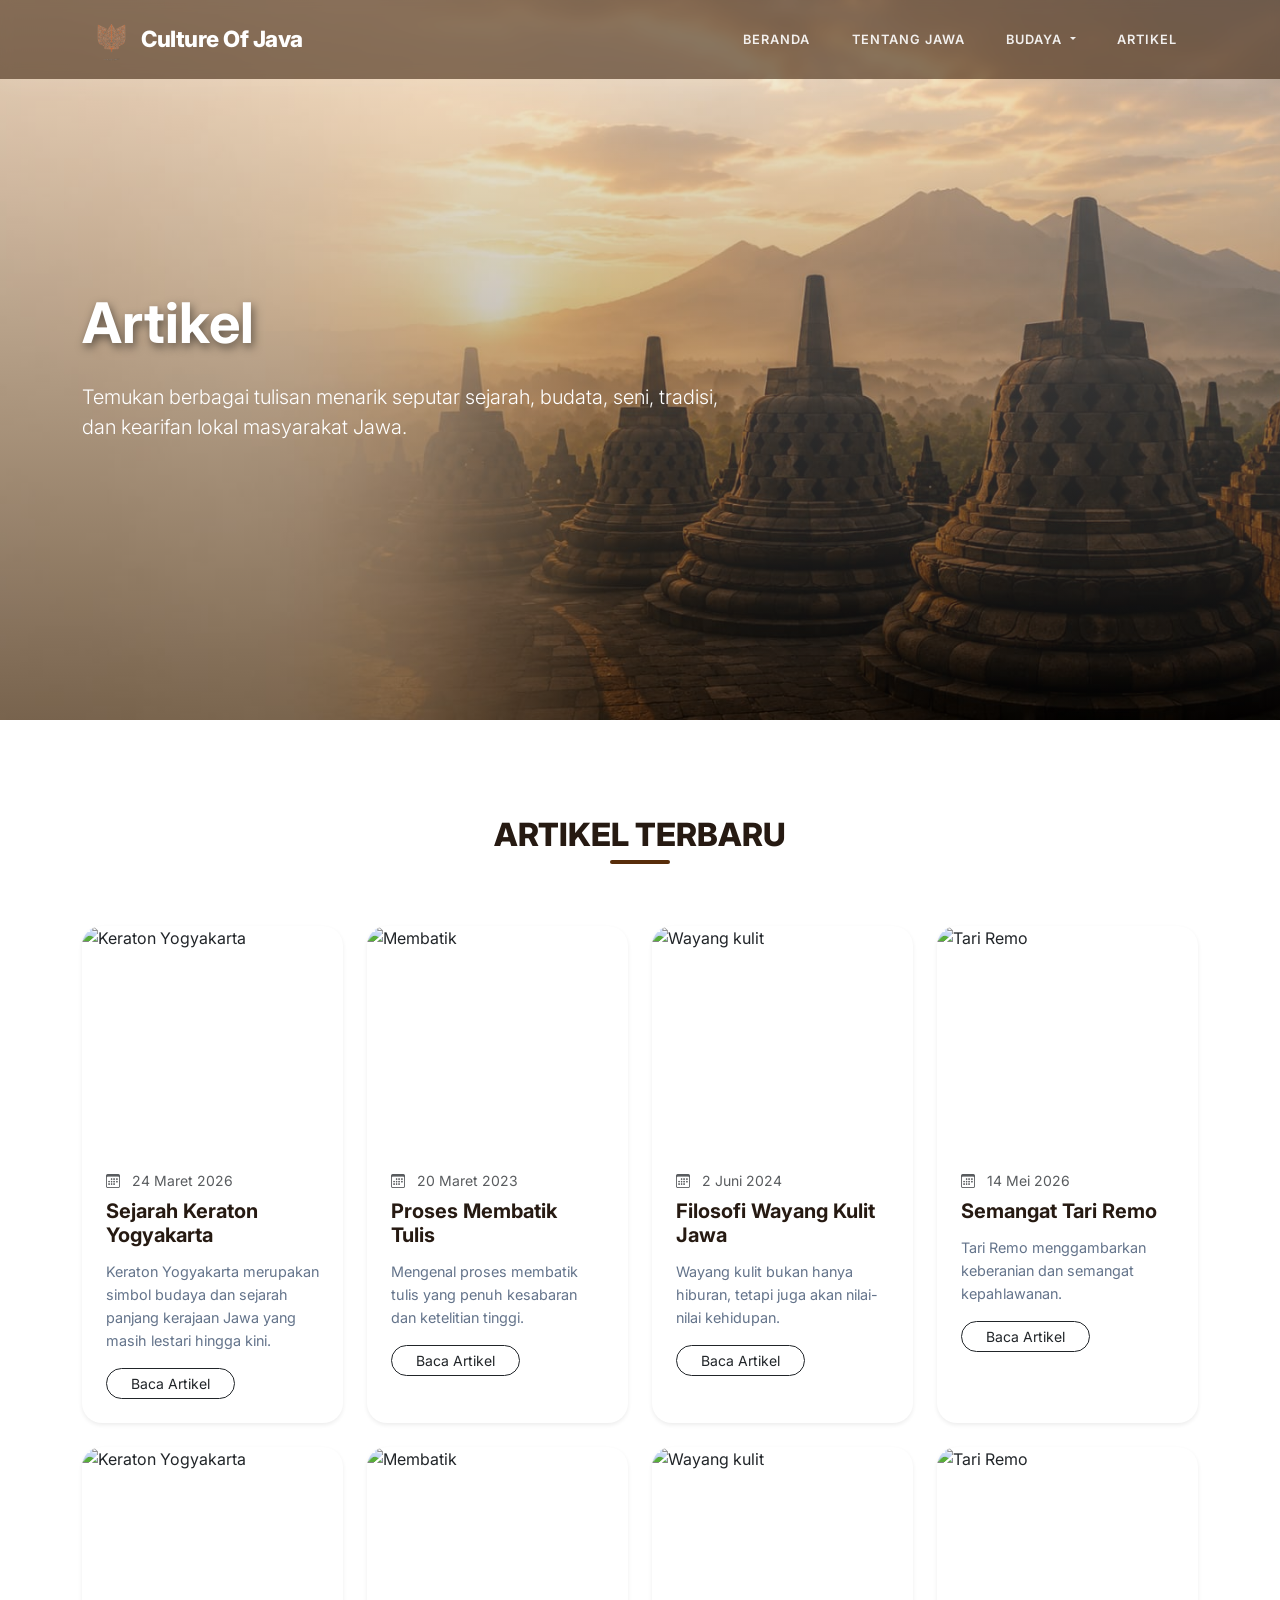
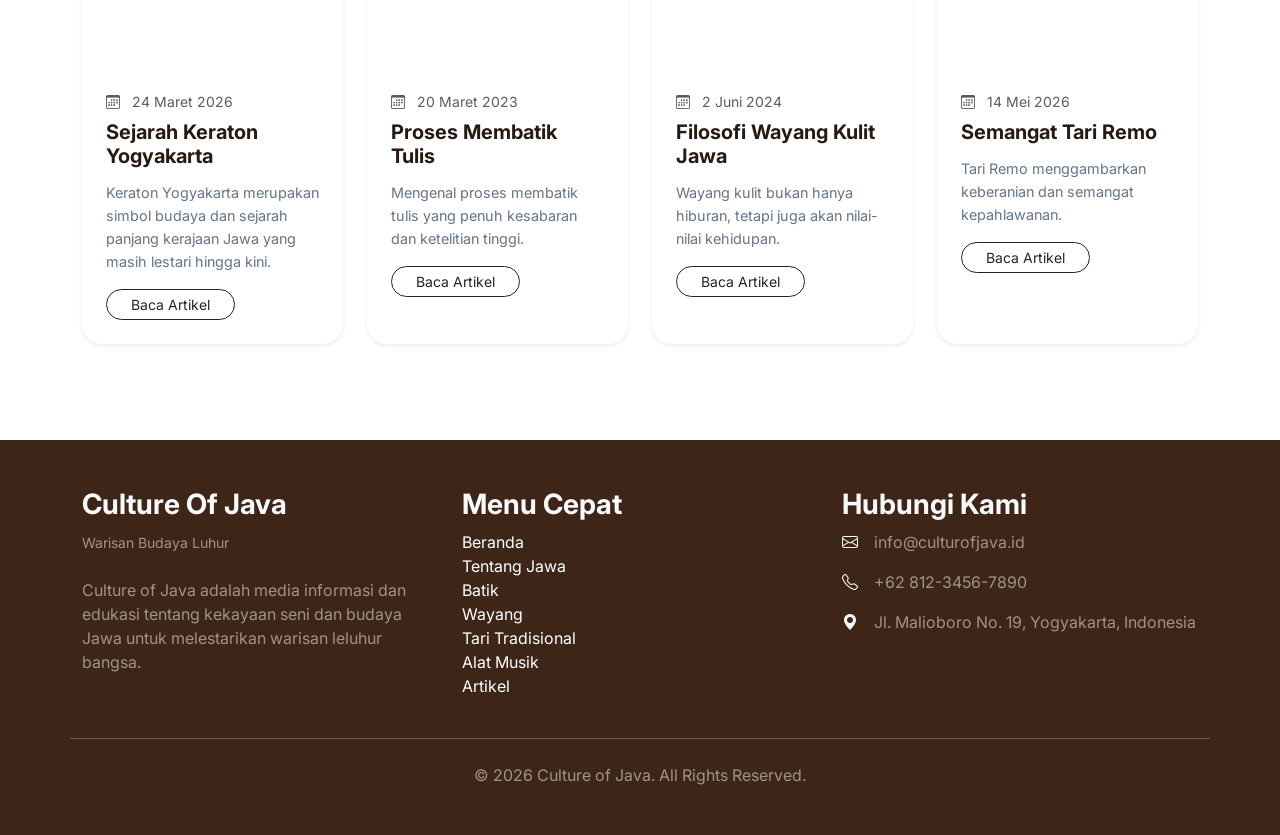
==== artikel.html @ 67e646a2 "Add files via upload" ====
<!DOCTYPE html>
<html lang="id">

<head>
    <meta charset="utf-8">
    <meta name="viewport" content="width=device-width, initial-scale=1">
    <title>Culture of Java | Warisan Budaya Luhur</title>

    <!-- Preconnect Fonts -->
    <link rel="preconnect" href="https://fonts.googleapis.com">
    <link rel="preconnect" href="https://fonts.gstatic.com" crossorigin>
    <link href="https://fonts.googleapis.com/css2?family=Inter:wght@400;600;700;800&display=swap" rel="stylesheet">

    <!-- CSS Frameworks -->
    <link href="https://cdn.jsdelivr.net/npm/bootstrap@5.3.3/dist/css/bootstrap.min.css" rel="stylesheet">
    <link rel="stylesheet" href="https://cdn.jsdelivr.net/npm/bootstrap-icons@1.11.3/font/bootstrap-icons.min.css">
    
    <!-- Custom Styles -->
    <link rel="stylesheet" href="style.css">
</head>

<body>

    <!-- Navigation -->
    <nav class="navbar navbar-expand-lg fixed-top navbar-dark">
        <div class="container">
            <a class="navbar-brand d-flex align-items-center" href="#">
                <img src="logo_coklat.webp" width="43px" height="43px" class="rounded-5 mx-2 logo-coklat" alt="gunungan">
                <img src="logo.png" width="43px" height="43px" class="rounded-5 mx-2 logo" alt="gunungan">
                <span class="brand-text">Culture Of Java</span>
            </a>
            <button class="navbar-toggler border-0" type="button" data-bs-toggle="collapse" data-bs-target="#navbarNav"
                aria-controls="navbarNav" aria-expanded="false" aria-label="Toggle navigation">
                <span class="navbar-toggler-icon"></span>
            </button>
            <div class="collapse navbar-collapse" id="navbarNav">
                <ul class="navbar-nav ms-auto align-items-center">
                    <li class="nav-item"><a class="nav-link" href="index.html">Beranda</a></li>
                    <li class="nav-item"><a class="nav-link" href="tentang_jawa.html">Tentang Jawa</a></li>
                    <li class="nav-item dropdown">
                        <a class="nav-link dropdown-toggle" href="#" id="navbarDropdownBudaya" role="button"
                            data-bs-toggle="dropdown" aria-expanded="false">
                            Budaya
                        </a>
                        <ul class="dropdown-menu border-0 shadow-lg rounded-4 p-3" aria-labelledby="navbarDropdownBudaya">
                            <li><a class="dropdown-item rounded-3 mb-1" href="batik.html">Batik</a></li>
                            <li><a class="dropdown-item rounded-3 mb-1" href="wayang.html">Wayang</a></li>
                            <li><a class="dropdown-item rounded-3 mb-1" href="tari.html">Tari Tradisional</a></li>
                            <li><a class="dropdown-item rounded-3" href="alat_musik.html">Alat Musik</a></li>
                        </ul>
                    </li>
                    <li class="nav-item"><a class="nav-link" href="#artikel">Artikel</a></li>
                </ul>
            </div>
        </div>
    </nav>

    <!-- Hero Section -->
    <header class="container-fluid a-banner hero-container" id="artikel">
        <div class="container hero-content">
            <div class="row">
                <div class="col-lg-7 fade-in">
                    <h1 class="text-white display-4 fw-bold mb-4">Artikel</h1>
                    <p class="text-white lead mb-5">Temukan berbagai tulisan menarik seputar sejarah, budata, seni, tradisi, dan kearifan lokal masyarakat Jawa.</p>
                </div>
            </div>
        </div>
    </header>

    <!-- explore section -->
     <main>
        <section class="explore py-5" id="explore">
            <div class="container py-5 d-flex">
                <div class="row g-4">
                    <h2 class="section-title text-center">ARTIKEL TERBARU</h2>
                    <div class="col-md-6 col-lg-3">
                        <div class="card shadow-sm border-0">
                            <img src="https://aliftourjogja.com/wp-content/uploads/2020/03/keraton-jogja-1.jpg" 
                                 class="card-img-top" alt="Keraton Yogyakarta">
                            <div class="card-body">
                                <div class="mb-2 text-muted small">
                                    <i class="bi bi-calendar3 me-2"></i> 24 Maret 2026
                                </div>
                                <h5 class="card-title">Sejarah Keraton Yogyakarta</h5>
                                <p class="card-text">Keraton Yogyakarta merupakan simbol budaya dan sejarah panjang kerajaan Jawa yang masih lestari hingga kini.</p>
                                <a href="#" class="btn btn-outline-dark btn-sm rounded-pill px-4">Baca Artikel</a>
                            </div>
                        </div>
                    </div>

                    <!-- membatik card -->
                    <div class="col-md-6 col-lg-3">
                        <div class="card shadow-sm border-0">
                            <img src="https://cnc-magazine.oramiland.com/parenting/images/teknik_batik_tulis.width-800.format-webp.webp" 
                                 class="card-img-top" alt="Membatik">
                            <div class="card-body">
                                <div class="mb-2 text-muted small">
                                    <i class="bi bi-calendar3 me-2"></i> 20 Maret 2023
                                </div>
                                <h5 class="card-title">Proses Membatik Tulis</h5>
                                <p class="card-text">Mengenal proses membatik tulis yang penuh kesabaran dan ketelitian tinggi.</p>
                                <a href="#" class="btn btn-outline-dark btn-sm rounded-pill px-4">Baca Artikel</a>
                            </div>
                        </div>
                    </div>

                    <!-- wayang kulit card -->
                    <div class="col-md-6 col-lg-3">
                        <div class="card shadow-sm border-0">
                            <img src="https://www.indonesia.travel/contentassets/3a40b74e9d574e1ca94a85506a26e1ed/wayang.png" 
                                 class="card-img-top" alt="Wayang kulit">
                            <div class="card-body">
                                <div class="mb-2 text-muted small">
                                    <i class="bi bi-calendar3 me-2"></i> 2 Juni 2024
                                </div>
                                <h5 class="card-title">Filosofi Wayang Kulit Jawa</h5>
                                <p class="card-text">Wayang kulit bukan hanya hiburan, tetapi juga akan nilai-nilai kehidupan.</p>
                                <a href="#" class="btn btn-outline-dark btn-sm rounded-pill px-4">Baca Artikel</a>
                            </div>
                        </div>
                    </div>

                    <!-- tari card-->
                    <div class="col-md-6 col-lg-3">
                        <div class="card shadow-sm border-0">
                            <img src="https://indahberbagi.org/wp-content/uploads/2024/01/tari-remo1.jpg" 
                                 class="card-img-top" alt="Tari Remo">
                            <div class="card-body">
                                <div class="mb-2 text-muted small">
                                    <i class="bi bi-calendar3 me-2"></i> 14 Mei 2026
                                </div>
                                <h5 class="card-title">Semangat Tari Remo</h5>
                                <p class="card-text">Tari Remo menggambarkan keberanian dan semangat kepahlawanan.</p>
                                <a href="#" class="btn btn-outline-dark btn-sm rounded-pill px-4">Baca Artikel</a>
                            </div>
                        </div>
                    </div>

                    <div class="col-md-6 col-lg-3">
                        <div class="card shadow-sm border-0">
                            <img src="https://aliftourjogja.com/wp-content/uploads/2020/03/keraton-jogja-1.jpg" 
                                 class="card-img-top" alt="Keraton Yogyakarta">
                            <div class="card-body">
                                <div class="mb-2 text-muted small">
                                    <i class="bi bi-calendar3 me-2"></i> 24 Maret 2026
                                </div>
                                <h5 class="card-title">Sejarah Keraton Yogyakarta</h5>
                                <p class="card-text">Keraton Yogyakarta merupakan simbol budaya dan sejarah panjang kerajaan Jawa yang masih lestari hingga kini.</p>
                                <a href="#" class="btn btn-outline-dark btn-sm rounded-pill px-4">Baca Artikel</a>
                            </div>
                        </div>
                    </div>

                    <!-- membatik card -->
                    <div class="col-md-6 col-lg-3">
                        <div class="card shadow-sm border-0">
                            <img src="https://cnc-magazine.oramiland.com/parenting/images/teknik_batik_tulis.width-800.format-webp.webp" 
                                 class="card-img-top" alt="Membatik">
                            <div class="card-body">
                                <div class="mb-2 text-muted small">
                                    <i class="bi bi-calendar3 me-2"></i> 20 Maret 2023
                                </div>
                                <h5 class="card-title">Proses Membatik Tulis</h5>
                                <p class="card-text">Mengenal proses membatik tulis yang penuh kesabaran dan ketelitian tinggi.</p>
                                <a href="#" class="btn btn-outline-dark btn-sm rounded-pill px-4">Baca Artikel</a>
                            </div>
                        </div>
                    </div>

                    <!-- wayang kulit card -->
                    <div class="col-md-6 col-lg-3">
                        <div class="card shadow-sm border-0">
                            <img src="https://www.indonesia.travel/contentassets/3a40b74e9d574e1ca94a85506a26e1ed/wayang.png" 
                                 class="card-img-top" alt="Wayang kulit">
                            <div class="card-body">
                                <div class="mb-2 text-muted small">
                                    <i class="bi bi-calendar3 me-2"></i> 2 Juni 2024
                                </div>
                                <h5 class="card-title">Filosofi Wayang Kulit Jawa</h5>
                                <p class="card-text">Wayang kulit bukan hanya hiburan, tetapi juga akan nilai-nilai kehidupan.</p>
                                <a href="#" class="btn btn-outline-dark btn-sm rounded-pill px-4">Baca Artikel</a>
                            </div>
                        </div>
                    </div>

                    <!-- tari card-->
                    <div class="col-md-6 col-lg-3">
                        <div class="card shadow-sm border-0">
                            <img src="https://indahberbagi.org/wp-content/uploads/2024/01/tari-remo1.jpg" 
                                 class="card-img-top" alt="Tari Remo">
                            <div class="card-body">
                                <div class="mb-2 text-muted small">
                                    <i class="bi bi-calendar3 me-2"></i> 14 Mei 2026
                                </div>
                                <h5 class="card-title">Semangat Tari Remo</h5>
                                <p class="card-text">Tari Remo menggambarkan keberanian dan semangat kepahlawanan.</p>
                                <a href="#" class="btn btn-outline-dark btn-sm rounded-pill px-4">Baca Artikel</a>
                            </div>
                        </div>
                    </div>
                </div>
            </div>
        </section>
     </main>

    <!-- footer -->
     <footer class="bg-custom text-light py-5">
        <div class="container">
            <div class="row text-center">
                <!-- info -->
                <div class="col-lg-4 mb-3 mb-lg-0">
                    <div class="mb-0 align-items-center mb-4 footer-header" style="text-align: left;">
                        <h3 class="fw-bold">Culture Of Java</h3>
                        <small class="text-white-50">Warisan Budaya Luhur</small>
                    </div>
                    <p class="text-white-50" style="text-align: left;">Culture of Java adalah media informasi dan edukasi tentang kekayaan seni dan budaya Jawa untuk melestarikan warisan leluhur bangsa.</p>
                </div>

                <!-- link -->
                 <div class="col-lg-4 mb-3 mb-lg-0" style="text-align: left;">
                    <h3 class="fw-bold">Menu Cepat</h3>
                    <ul class="list-unstyled text-white">
                        <li><a style="color: white;" href="index.html">Beranda</a></li>
                        <li><a style="color: white;" href="tentang_jawa.html">Tentang Jawa</a></li>
                        <li><a style="color: white;" href="batik.html">Batik</a></li>
                        <li><a style="color: white;" href="wayang.html">Wayang</a></li>
                        <li><a style="color: white;" href="tari.html">Tari Tradisional</a></li>
                        <li><a style="color: white;" href="alat_musik.html">Alat Musik</a></li>
                        <li><a style="color: white;" href="#artikel">Artikel</a></li>
                    </ul>
                 </div>

                <!-- kontak -->
                <div class="col-lg-4 mb-3 mb-lg-0" style="text-align: left;">
                    <h3 class="fw-bold">Hubungi Kami</h3>
                    <ul class="list-unstyled">
                        <li class="mb-3 d-flex">
                            <i class="bi bi-envelope me-3"></i>
                            <span class="text-white-50">info@culturofjava.id</span>
                        </li>
                        <li class="mb-3 d-flex">
                            <i class="bi bi-telephone me-3"></i>
                            <span class="text-white-50">+62 812-3456-7890</span>
                        </li>
                        <li class="mb-3 d-flex">
                            <i class="bi bi-geo-alt-fill me-3"></i>
                            <span class="text-white-50">Jl. Malioboro No. 19, Yogyakarta, Indonesia</span>
                        </li>
                    </ul>
                </div>

                <hr class="my-4">

                <!-- copyrigt -->
                 <div class="copyrigt-bar d-flex justify-content-center align-items-center">
                    <p class="mb-0 text-white-50">© 2026 Culture of Java. All Rights Reserved.</p>
                 </div>
            </div>
        </div>
     </footer>

    <!-- Scripts -->
    <script src="https://cdn.jsdelivr.net/npm/bootstrap@5.3.3/dist/js/bootstrap.bundle.min.js"></script>
    <script>
        document.addEventListener("DOMContentLoaded", function() {
            // Navbar Scroll Effect
            const navbar = document.querySelector('.navbar');
            window.addEventListener('scroll', () => {
                if (window.scrollY > 50) {
                    navbar.classList.add('scrolled');
                } else {
                    navbar.classList.remove('scrolled');
                }
            });

            // Hero Slideshow
            const heroImages = document.querySelectorAll('.hero-img');
            let currentImageIndex = 0;

            function nextImage() {
                heroImages[currentImageIndex].classList.remove('active');
                currentImageIndex = (currentImageIndex + 1) % heroImages.length;
                heroImages[currentImageIndex].classList.add('active');
            }

            if (heroImages.length > 1) {
                setInterval(nextImage, 5000);
            }
        });
    </script>
</body>
</html>
---- style.css ----
* {
    padding: 0;
    margin: 0;
    box-sizing: border-box;
}

html, body {
    overflow-x: hidden;
    width: 100%;
    scroll-behavior: smooth;
    font-family: 'Inter', -apple-system, BlinkMacSystemFont, "Segoe UI", Roboto, sans-serif;
    color: #334155;
}

.navbar {
    transition: all 0.4s cubic-bezier(0.4, 0, 0.2, 1);
    padding: 0.8rem 0;
    background: rgba(63, 38, 17, 0.596);
    backdrop-filter: blur(6px);
    box-shadow: 0 4px 30px rgba(255, 255, 255, 0.1);
}

.navbar.scrolled {
    background: rgba(255, 255, 255, 0.98);
    padding: 0.8rem 0;
    box-shadow: 0 4px 30px rgba(0, 0, 0, 0.1);
    border-bottom: 2px solid #703b09;
}

.navbar.scrolled .navbar-toggler {
    border-color: rgba(38, 26, 18, 0.2);
}

.navbar.scrolled .navbar-toggler-icon {
    filter: invert(1) grayscale(100%) brightness(0);
}

.brand-text {
    font-weight: 800;
    font-size: 1.4rem;
    letter-spacing: -0.5px;
    color: white;
}

.navbar.scrolled .brand-text {
    color: #3d2617;
}

.nav-link {
    font-weight: 600;
    text-transform: uppercase;
    letter-spacing: 1px;
    font-size: 0.8rem;
    margin: 0 0.8rem;
    color: rgba(255, 255, 255, 0.9) !important;
    transition: all 0.4s cubic-bezier(0.4, 0, 0.2, 1);
}

.navbar.scrolled .nav-link {
    color: #475569 !important;
}

.navbar.scrolled .nav-link:hover {
    color: #4d3316 !important;
}

.navbar .logo-coklat {
    display: block;
}

.navbar.scrolled .logo-coklat {
    display: none;
}

.navbar .logo {
    display: none;
}

.navbar.scrolled .logo {
    display: block;
}

.container-fluid.hero-container {
    position: relative;
    min-height: 80vh;
    display: flex;
    align-items: center;
    overflow: hidden;
    padding: 120px 0 60px 0;
}

.hero-slideshow {
    position: absolute;
    top: 0;
    left: 0;
    width: 100%;
    height: 100%;
    z-index: -1;
    overflow: hidden;
}

.hero-slideshow::after {
    content: '';
    position: absolute;
    top: 0;
    left: 0;
    width: 100%;
    height: 100%;
    background: linear-gradient(to bottom, rgba(0,0,0,0.7) 0%, rgba(0,0,0,0.4) 50%, rgba(0,0,0,0.7) 100%);
    z-index: 2;
}

.hero-img {
    position: absolute;
    top: 0;
    left: 0;
    height: 100%;
    width: 100%;
    object-fit: cover;
    opacity: 0;
    transition: opacity 1.5s ease-in-out, transform 10s linear;
    transform: scale(1.05);
}

.hero-img.active {
    opacity: 1;
    transform: scale(1);
    z-index: 1;
}

.hero-content {
    width: 100%;
    z-index: 10;
}

.hero-content h1 {
    text-shadow: 2px 4px 10px rgba(0, 0, 0, 0.5);
}

.section-title {
    font-weight: 800;
    color: #261a12;
    margin-bottom: 3rem;
    position: relative;
    display: inline-block;
}

.kiri .section-title::after {
    content: '';
    position: absolute;
    bottom: -10px;
    left: 35%;
    transform: translateX(-50%);
    width: 60px;
    height: 4px;
    background: #582d0a;
    border-radius: 2px;
}

.section-title::after {
    content: '';
    position: absolute;
    bottom: -10px;
    left: 50%;
    transform: translateX(-50%);
    width: 60px;
    height: 4px;
    background: #582d0a;
    border-radius: 2px;
}

.card {
    border: none;
    border-radius: 20px;
    overflow: hidden;
    box-shadow: 0 10px 25px rgba(0,0,0,0.05);
    transition: all 0.4s cubic-bezier(0.4, 0, 0.2, 1);
    height: 100%;
}

.card:hover {
    transform: translateY(-10px);
    box-shadow: 0 20px 40px rgba(0,0,0,0.1);
}

.card-img-top {
    height: 220px;
    object-fit: cover;
}

.card-body {
    padding: 1.5rem;
}

.card-title {
    font-weight: 700;
    color: #261a12;
    margin-bottom: 0.8rem;
}

.card-text {
    font-size: 0.9rem;
    color: #64748b;
    line-height: 1.6;
}

.img-fluid {
    height: 170px;
    object-fit: cover;
}

.btn-premium {
    background: #261a12;
    color: white;
    padding: 0.8rem 2rem;
    border-radius: 50px;
    font-weight: 600;
    transition: all 0.4s cubic-bezier(0.4, 0, 0.2, 1);
    border: 2px solid transparent;
}

.btn-premium:hover {
    background: transparent;
    border-color: #fff;
    color: #ffffff;
    transform: scale(1.05);
}

.btn-secondary {
    background: rgba(38, 26, 18, 0.55) !important;
    border: 1px solid rgba(255,255,255,0.2) !important;
    backdrop-filter: blur(5px);
}

.fade-in {
    animation: fadeIn 1.2s ease-out;
}

.bg-custom {
    background-color: #3d2617;
}

@keyframes fadeIn {
    from { opacity: 0; transform: translateY(20px); }
    to { opacity: 1; transform: translateY(0); }
}

@media (max-width: 991.98px) {
    .navbar {
        background: rgba(88, 45, 10, 0.95);
        padding: 0.8rem 0;
    }

    .navbar-collapse {
        background: #261a12;
        margin-top: 1rem;
        padding: 1.5rem;
        border-radius: 20px;
        box-shadow: 0 10px 30px rgba(0,0,0,0.3);
    }

    .nav-link {
        margin: 0.5rem 0;
        text-align: center;
    }

    .container-fluid.hero-container {
        min-height: 60vh;
        padding: 100px 0 40px 0;
        text-align: center;
    }

    .hero-content h1 {
        font-size: 2.2rem;
    }

    .hero-content p {
        font-size: 1rem;
    }
}

@media (max-width: 575.98px) {
    .section-title {
        font-size: 1.5rem;
    }

    .hero-content h1 {
        font-size: 1.8rem;
    }

    .card-img-top {
        height: 180px;
    }
}


/* tentang jawa */
.tj-banner {
    background: linear-gradient(rgba(255, 255, 255, 0.412), rgba(0, 0, 0, 0.467)) ,url("candi_prambanan.jpg");
    height: 70vh;
    background-position: center;
    background-size: cover;
}

a {
    text-decoration: none;
}

/* batik */
.b-banner {
    background: linear-gradient(rgba(255, 255, 255, 0.412), rgba(0, 0, 0, 0.467)) ,url("banner_batik.jpeg");
    height: 70vh;
    background-position: center;
    background-size: cover;
}

a {
    text-decoration: none;
}

/* wayang */
.w-banner {
    background: linear-gradient(rgba(255, 255, 255, 0.412), rgba(0, 0, 0, 0.467)) ,url("banner_wayang.jpeg");
    height: 70vh;
    background-position: center;
    background-size: cover;
}

a {
    text-decoration: none;
}

/* tari */
.t-banner {
    background: linear-gradient(rgba(255, 255, 255, 0.412), rgba(0, 0, 0, 0.467)) ,url("banner_tari.jpeg");
    height: 70vh;
    background-position: center;
    background-size: cover;
}

a {
    text-decoration: none;
}

/* alat musik */
.at-banner {
    background: linear-gradient(rgba(255, 255, 255, 0.412), rgba(0, 0, 0, 0.467)) ,url("banner_alatmusik.jpeg");
    height: 70vh;
    background-position: center;
    background-size: cover;
}

a {
    text-decoration: none;
}

/* artikel */
.a-banner {
    background: linear-gradient(rgba(255, 255, 255, 0.412), rgba(0, 0, 0, 0.467)) ,url("banner_artikel.jpeg");
    height: 50vh !important;
    width: auto;
    background-position: center;
    background-size: cover;
}

a {
    text-decoration: none;
}
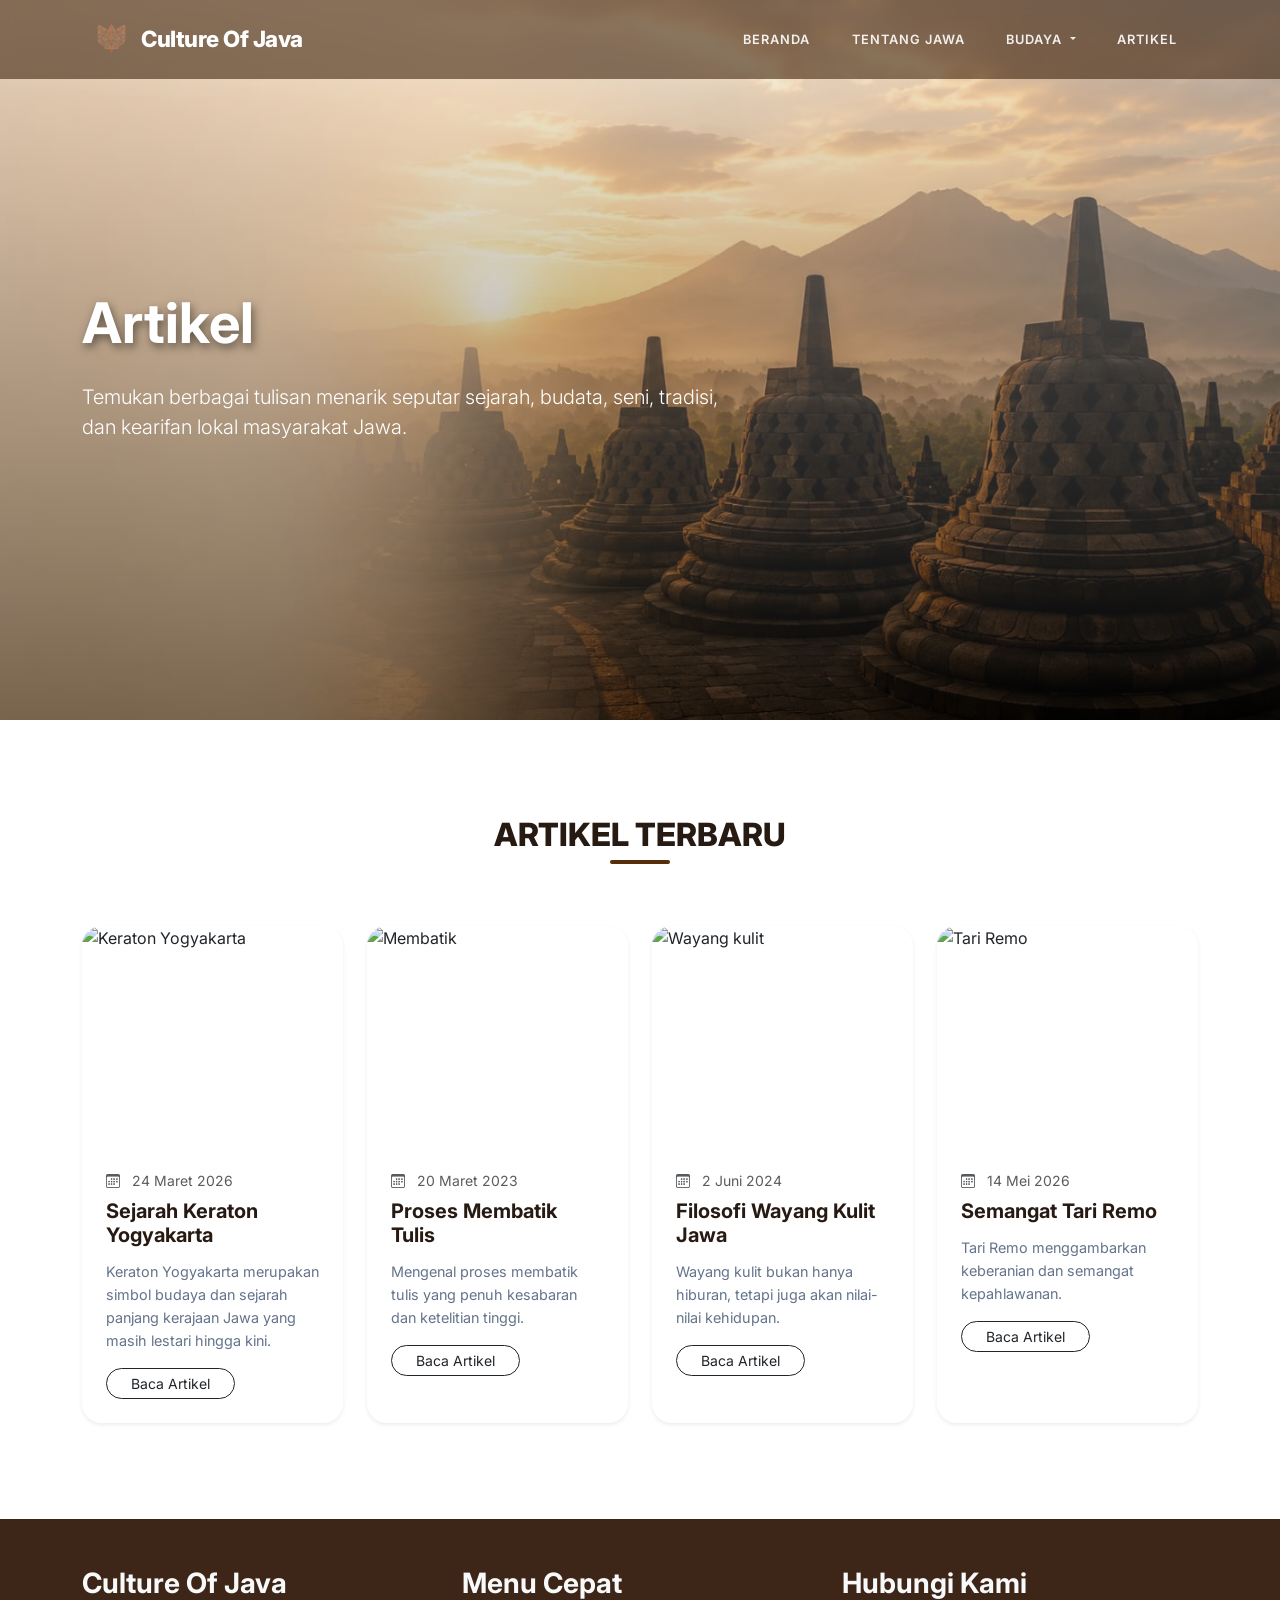
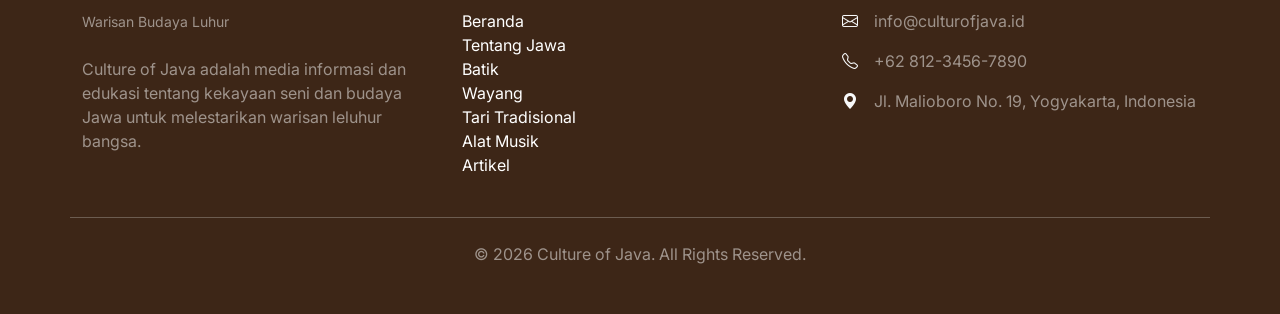
==== commit 1c786e1a: "Update artikel.html" ====
--- a/artikel.html
+++ b/artikel.html
@@ -135,69 +135,6 @@
                             </div>
                         </div>
                     </div>
-
-                    <div class="col-md-6 col-lg-3">
-                        <div class="card shadow-sm border-0">
-                            <img src="https://aliftourjogja.com/wp-content/uploads/2020/03/keraton-jogja-1.jpg" 
-                                 class="card-img-top" alt="Keraton Yogyakarta">
-                            <div class="card-body">
-                                <div class="mb-2 text-muted small">
-                                    <i class="bi bi-calendar3 me-2"></i> 24 Maret 2026
-                                </div>
-                                <h5 class="card-title">Sejarah Keraton Yogyakarta</h5>
-                                <p class="card-text">Keraton Yogyakarta merupakan simbol budaya dan sejarah panjang kerajaan Jawa yang masih lestari hingga kini.</p>
-                                <a href="#" class="btn btn-outline-dark btn-sm rounded-pill px-4">Baca Artikel</a>
-                            </div>
-                        </div>
-                    </div>
-
-                    <!-- membatik card -->
-                    <div class="col-md-6 col-lg-3">
-                        <div class="card shadow-sm border-0">
-                            <img src="https://cnc-magazine.oramiland.com/parenting/images/teknik_batik_tulis.width-800.format-webp.webp" 
-                                 class="card-img-top" alt="Membatik">
-                            <div class="card-body">
-                                <div class="mb-2 text-muted small">
-                                    <i class="bi bi-calendar3 me-2"></i> 20 Maret 2023
-                                </div>
-                                <h5 class="card-title">Proses Membatik Tulis</h5>
-                                <p class="card-text">Mengenal proses membatik tulis yang penuh kesabaran dan ketelitian tinggi.</p>
-                                <a href="#" class="btn btn-outline-dark btn-sm rounded-pill px-4">Baca Artikel</a>
-                            </div>
-                        </div>
-                    </div>
-
-                    <!-- wayang kulit card -->
-                    <div class="col-md-6 col-lg-3">
-                        <div class="card shadow-sm border-0">
-                            <img src="https://www.indonesia.travel/contentassets/3a40b74e9d574e1ca94a85506a26e1ed/wayang.png" 
-                                 class="card-img-top" alt="Wayang kulit">
-                            <div class="card-body">
-                                <div class="mb-2 text-muted small">
-                                    <i class="bi bi-calendar3 me-2"></i> 2 Juni 2024
-                                </div>
-                                <h5 class="card-title">Filosofi Wayang Kulit Jawa</h5>
-                                <p class="card-text">Wayang kulit bukan hanya hiburan, tetapi juga akan nilai-nilai kehidupan.</p>
-                                <a href="#" class="btn btn-outline-dark btn-sm rounded-pill px-4">Baca Artikel</a>
-                            </div>
-                        </div>
-                    </div>
-
-                    <!-- tari card-->
-                    <div class="col-md-6 col-lg-3">
-                        <div class="card shadow-sm border-0">
-                            <img src="https://indahberbagi.org/wp-content/uploads/2024/01/tari-remo1.jpg" 
-                                 class="card-img-top" alt="Tari Remo">
-                            <div class="card-body">
-                                <div class="mb-2 text-muted small">
-                                    <i class="bi bi-calendar3 me-2"></i> 14 Mei 2026
-                                </div>
-                                <h5 class="card-title">Semangat Tari Remo</h5>
-                                <p class="card-text">Tari Remo menggambarkan keberanian dan semangat kepahlawanan.</p>
-                                <a href="#" class="btn btn-outline-dark btn-sm rounded-pill px-4">Baca Artikel</a>
-                            </div>
-                        </div>
-                    </div>
                 </div>
             </div>
         </section>
@@ -289,4 +226,4 @@
         });
     </script>
 </body>
-</html>+</html>
